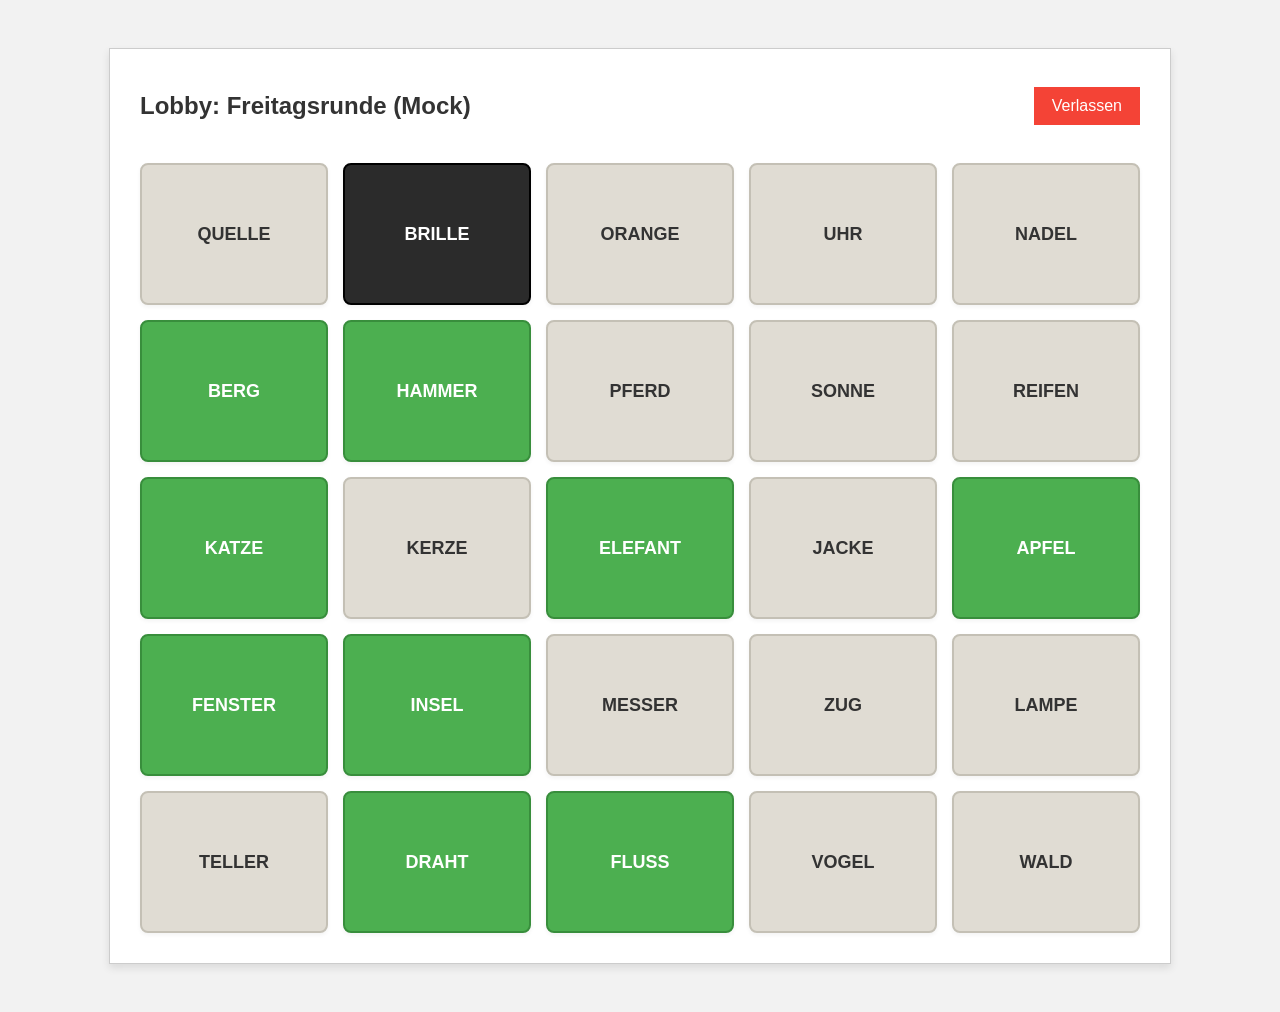
==== auth-lobby-service/src/main/resources/static/game.html @ 6bc532eb "index, lobby und game grundlegend" ====
<!DOCTYPE html>
<html lang="de">
<head>
    <meta name="viewport" content="width=device-width, initial-scale=1">
    <title>Codenames - Spiel</title>
    <link rel="stylesheet" href="css/style.css">
</head>
<body>

<div class="app-container game-size">
    <div class="game-header">
        <h2 style="margin: 0;">Lobby: <span id="lobby-name-display">Wird geladen...</span></h2>
        <button class="btn-auto btn-danger" id="leave-btn">Verlassen</button>
    </div>

    <div id="game-grid" class="grid-container">
        <!-- Karten werden hier per JS generiert -->
    </div>
</div>

<script>
    const gameGrid = document.getElementById('game-grid');
    const leaveBtn = document.getElementById('leave-btn');
    document.getElementById('lobby-name-display').innerText = "Freitagsrunde (Mock)";

    // --- MOCK DATEN: Entspricht dem CardView-Record aus dem Backend ---
    const mockCards = [];
    const dummyWords = ["Apfel", "Berg", "Katze", "Draht", "Elefant", "Fluss", "Fenster", "Hammer", "Insel", "Jacke",
        "Kerze", "Lampe", "Messer", "Nadel", "Orange", "Pferd", "Quelle", "Reifen", "Sonne", "Teller",
        "Uhr", "Vogel", "Wald", "Zug", "Brille"];

    // Wir generieren 25 Mock-Karten
    for(let i = 0; i < 25; i++) {
        let type = "BYSTANDER";
        if(i < 9) type = "AGENT";
        if(i === 24) type = "ASSASSIN";

        mockCards.push({
            word: dummyWords[i],
            position: i,
            revealed: false,
            myType: type, // Das ist die Rolle, die der aktuelle Spieler (Viewer) sieht
            otherType: null
        });
    }

    // Damit das Grid nicht sortiert aussieht, mischen wir die Mock-Daten (Fisher-Yates Shuffle)
    for (let i = mockCards.length - 1; i > 0; i--) {
        const j = Math.floor(Math.random() * (i + 1));
        [mockCards[i], mockCards[j]] = [mockCards[j], mockCards[i]];
        // Positionen im Array anpassen
        mockCards[i].position = i;
        mockCards[j].position = j;
    }

    // Grid rendern
    function renderGrid() {
        gameGrid.innerHTML = '';

        mockCards.forEach(card => {
            const cardDiv = document.createElement('div');
            cardDiv.className = `card type-${card.myType}`;

            if(card.revealed) {
                cardDiv.classList.add('revealed');
            }

            cardDiv.innerText = card.word;

            // Klick-Event für Reveal-Request
            cardDiv.addEventListener('click', () => {
                if(!card.revealed) {
                    revealCard(card.position);
                }
            });

            gameGrid.appendChild(cardDiv);
        });
    }

    // Karte aufdecken (Simuliert den POST /api/games/{lobbyId}/reveal Request)
    function revealCard(position) {
        console.log(`Sende Reveal-Request für Position: ${position}`);
        // Mock-Logik: Wir ändern den Zustand lokal
        mockCards[position].revealed = true;
        renderGrid();

        // Später: fetch('/api/games/1/reveal', { method: 'POST', body: JSON.stringify({position}) ... })
    }

    // Spiel verlassen
    leaveBtn.addEventListener('click', () => {
        window.location.href = "lobby.html";
    });

    // Initiales Rendern
    renderGrid();
</script>

</body>
</html>
---- auth-lobby-service/src/main/resources/static/css/style.css ----
/* Angelehnt an das W3Schools Login Form Tutorial */

/* Allgemein */
body {
    font-family: Arial, Helvetica, sans-serif;
    background-color: #f2f2f2;
    padding: 40px 20px;
}

.app-container {
    background-color: white;
    margin: 0 auto;
    border: 1px solid #ccc;
    box-shadow: 0 4px 8px 0 rgba(0,0,0,0.1);
}

.login-size {
    max-width: 450px;
}
.lobby-size {
    max-width: 600px; padding: 20px;
}

h2 {
    color: #333;
    text-align: center;
    margin-top: 20px;
}

.lobby-header {
    border-bottom: 2px solid #04AA6D;
    padding-bottom: 10px;
    text-align: left;
    margin-top: 0;
}

/* Formulare und Inputs */
input[type=text],
input[type=password],
input[type=email],
select {
    width: 100%;
    padding: 12px 20px;
    margin: 8px 0 16px 0;
    display: inline-block;
    border: 1px solid #ccc;
    box-sizing: border-box;
}

.create-section input[type=text],
.create-section select {
    width: 100%;
}

/* Buttons */
button {
    background-color: #215cf3;
    color: white;
    padding: 14px 20px;
    margin: 8px 0;
    border: none;
    cursor: pointer;
    width: 100%;
    font-size: 16px;
}

button:hover {
    opacity: 0.8;
}

.btn-auto {
    width: auto;
    padding: 10px 18px;
}

.btn-secondary {
    background-color: #2196F3;
}
.btn-danger {
    background-color: #f44336; float: right;
}

/* Layout */
.padding-container { padding: 20px; }

.footer-container {
    background-color: #f1f1f1;
    padding: 16px 20px;
    border-top: 1px solid #ccc;
}

span.message-area {
    float: right;
    padding-top: 10px;
    font-weight: bold;
}

.hidden {
    display: none;
}

/* Lobby */
.lobby-item {
    border: 1px solid #dddddd;
    padding: 15px;
    margin-bottom: 10px;
    display: flex;
    justify-content: space-between;
    align-items: center;
    background-color: #fafafa;
}

.lobby-item button {
    width: auto;
    margin: 0;
    padding: 8px 15px;
}

.create-section {
    background-color: #e9e9e9;
    padding: 15px;
    margin-top: 20px;
    border-radius: 5px;
}

/* Spielfeld */
.game-size {
    max-width: 1000px;
    padding: 30px;
}
.game-header {
    display: flex;
    justify-content: space-between;
    align-items: center;
    margin-bottom: 30px;
}

.grid-container {
    display: grid;
    grid-template-columns: repeat(5, 1fr);
    gap: 15px;
}

.card {
    background-color: #f9f9f9;
    border: 2px solid #ccc;
    border-radius: 8px;
    /* KI-generiert: Wie kann bleiben die spielkarten im selben seitenverhältis? */
    aspect-ratio: 4 / 3;
    display: flex;
    align-items: center;
    justify-content: center;
    /* KI generiert ende */
    text-align: center;
    font-weight: bold;
    font-size: 18px;
    cursor: pointer;
    text-transform: uppercase;
    transition: transform 0.2s, box-shadow 0.2s;
    box-shadow: 0 2px 4px rgba(0,0,0,0.05);
}

.card:hover {
    transform: translateY(-2px);
    box-shadow: 0 4px 8px rgba(0,0,0,0.15);
}

/* Farben für die Kartentypen (Duett-Modus) */
.type-AGENT { background-color: #4CAF50; color: white; border-color: #388E3C; }
.type-BYSTANDER { background-color: #e0dcd3; color: #333; border-color: #c4c0b5; }
.type-ASSASSIN { background-color: #2b2b2b; color: white; border-color: #000; }

/* Status: Aufgedeckt */
.card.revealed {
    opacity: 0.6;
    border: 3px dashed #333;
    cursor: default;
    pointer-events: none; /* Klicks deaktivieren */
}
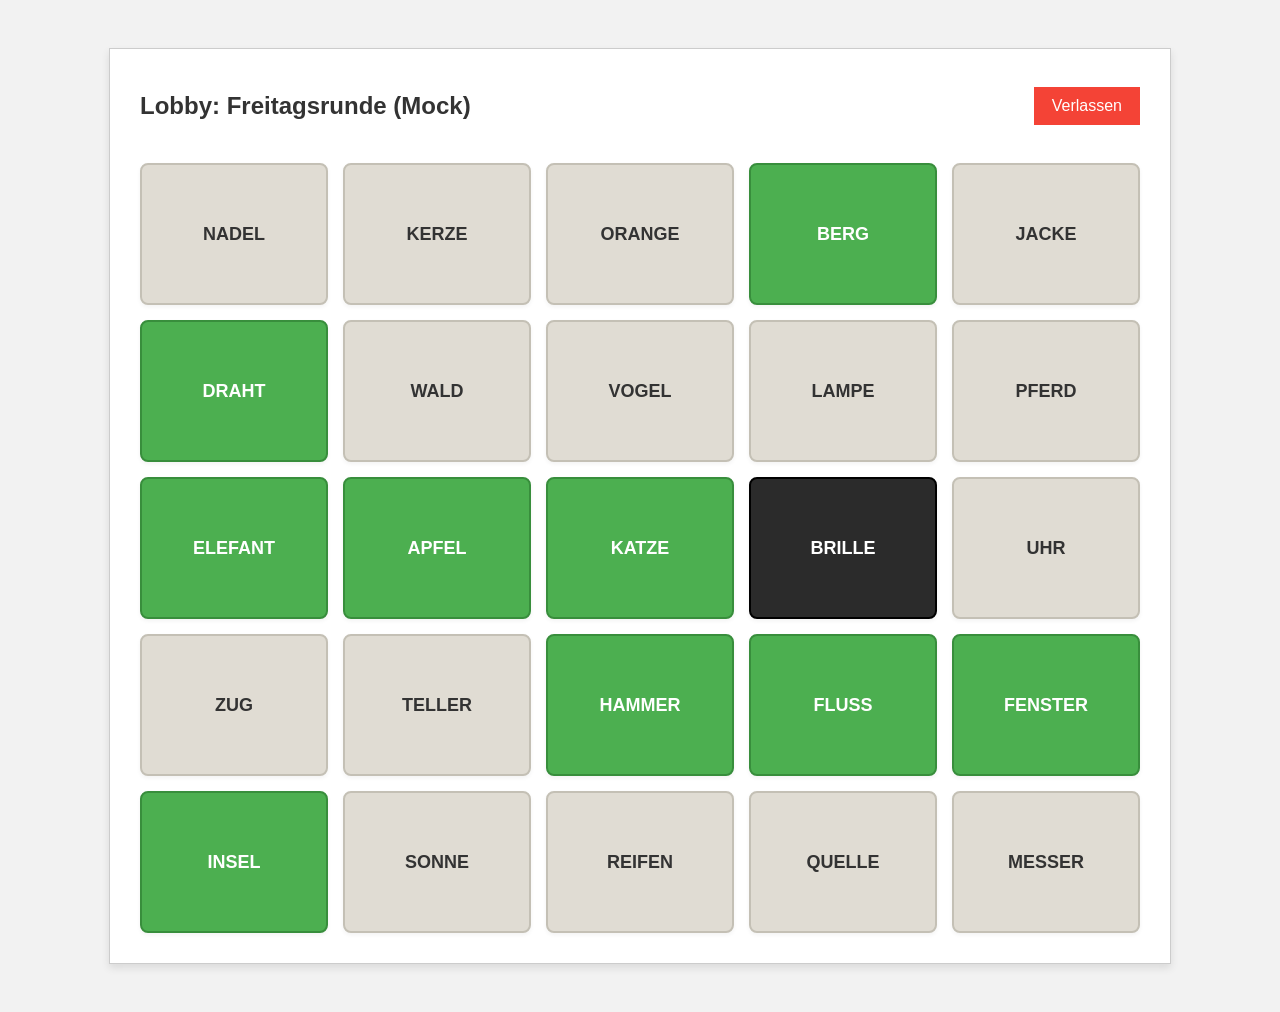
==== commit 1b8f8db7: "lobby warteraum und einbindung" ====
--- a/auth-lobby-service/src/main/resources/static/game.html
+++ b/auth-lobby-service/src/main/resources/static/game.html
@@ -1,6 +1,7 @@
 <!DOCTYPE html>
 <html lang="de">
 <head>
+    <meta charset="UTF-8">
     <meta name="viewport" content="width=device-width, initial-scale=1">
     <title>Codenames - Spiel</title>
     <link rel="stylesheet" href="css/style.css">
--- a/auth-lobby-service/src/main/resources/static/css/style.css
+++ b/auth-lobby-service/src/main/resources/static/css/style.css
@@ -176,4 +176,39 @@
     border: 3px dashed #333;
     cursor: default;
     pointer-events: none; /* Klicks deaktivieren */
+}
+
+/* Warteraum */
+.stats-box {
+    background-color: #e9e9e9;
+    padding: 15px;
+    border-radius: 5px;
+    margin-bottom: 20px;
+    display: flex;
+    justify-content: space-around;
+    text-align: center;
+}
+
+.stat-item {
+    display: flex;
+    flex-direction: column;
+}
+
+.stat-value {
+    font-size: 24px;
+    font-weight: bold;
+    color: #04AA6D;
+}
+
+.stat-value.loss { color: #f44336; }
+.stat-value.assassin { color: #2b2b2b; }
+
+.player-row {
+    display: flex;
+    justify-content: space-between;
+    align-items: center;
+    padding: 12px;
+    border: 1px solid #ddd;
+    margin-bottom: 10px;
+    background-color: #fafafa;
 }
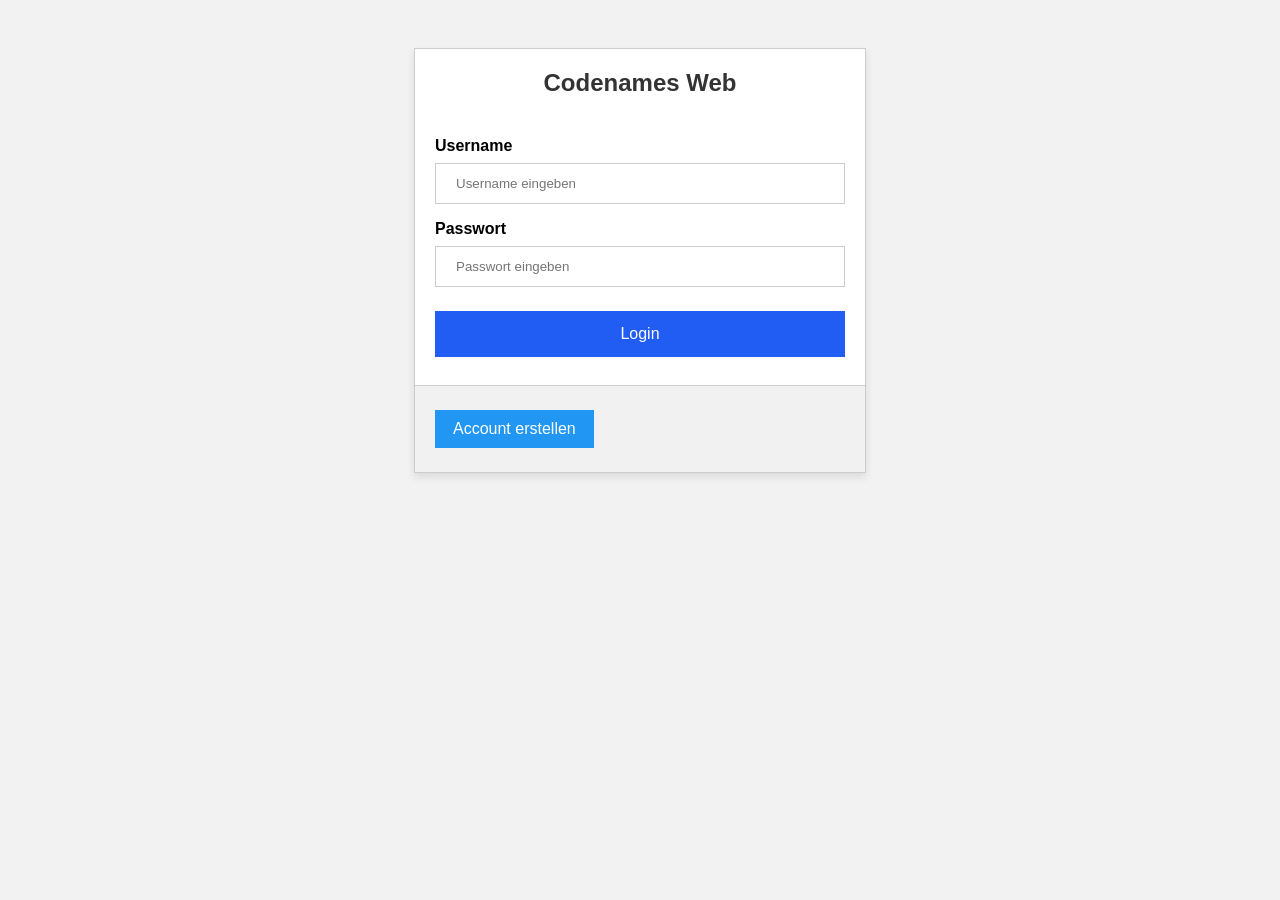
==== commit 4351d829: "spiel funktioniert so halb" ====
--- a/auth-lobby-service/src/main/resources/static/game.html
+++ b/auth-lobby-service/src/main/resources/static/game.html
@@ -10,8 +10,22 @@
 
 <div class="app-container game-size">
     <div class="game-header">
-        <h2 style="margin: 0;">Lobby: <span id="lobby-name-display">Wird geladen...</span></h2>
+        <div>
+            <h2 style="margin: 0;">Spielfeld <span id="lobby-name-display"></span></h2>
+            <h3 style="margin: 5px 0 0 0; color: #555;">Runde: <span id="turn-display">0</span> / 9</h3>
+        </div>
         <button class="btn-auto btn-danger" id="leave-btn">Verlassen</button>
+    </div>
+
+    <div class="clue-section" style="text-align: center; margin-bottom: 20px; padding: 15px; background-color: #f9f9f9; border-radius: 8px; border: 1px solid #ddd;">
+        <div id="active-clue-display" style="font-size: 22px; font-weight: bold; color: #04AA6D; min-height: 30px; margin-bottom: 15px;">
+            Warte auf Hinweis...
+        </div>
+        <div>
+            <input type="text" id="clue-word" placeholder="Hinweiswort (z.B. BAUM)" style="width: 250px; display: inline-block; margin-right: 10px;">
+            <input type="number" id="clue-count" placeholder="Zahl" min="0" max="9" style="width: 80px; display: inline-block; margin-right: 10px;">
+            <button class="btn-auto" id="give-clue-btn">Tipp geben</button>
+        </div>
     </div>
 
     <div id="game-grid" class="grid-container">
@@ -20,55 +34,116 @@
 </div>
 
 <script>
+    const currentLobbyId = localStorage.getItem('currentLobbyId');
+    const myUserId = localStorage.getItem('userId');
+    const token = localStorage.getItem('token');
+
+    if (!currentLobbyId || !myUserId) {
+        window.location.href = "index.html"; // Sicherheitshalber
+    }
+
+    // DOM Elemente
     const gameGrid = document.getElementById('game-grid');
     const leaveBtn = document.getElementById('leave-btn');
-    document.getElementById('lobby-name-display').innerText = "Freitagsrunde (Mock)";
-
-    // --- MOCK DATEN: Entspricht dem CardView-Record aus dem Backend ---
-    const mockCards = [];
-    const dummyWords = ["Apfel", "Berg", "Katze", "Draht", "Elefant", "Fluss", "Fenster", "Hammer", "Insel", "Jacke",
-        "Kerze", "Lampe", "Messer", "Nadel", "Orange", "Pferd", "Quelle", "Reifen", "Sonne", "Teller",
-        "Uhr", "Vogel", "Wald", "Zug", "Brille"];
-
-    // Wir generieren 25 Mock-Karten
-    for(let i = 0; i < 25; i++) {
-        let type = "BYSTANDER";
-        if(i < 9) type = "AGENT";
-        if(i === 24) type = "ASSASSIN";
-
-        mockCards.push({
-            word: dummyWords[i],
-            position: i,
-            revealed: false,
-            myType: type, // Das ist die Rolle, die der aktuelle Spieler (Viewer) sieht
-            otherType: null
-        });
-    }
-
-    // Damit das Grid nicht sortiert aussieht, mischen wir die Mock-Daten (Fisher-Yates Shuffle)
-    for (let i = mockCards.length - 1; i > 0; i--) {
-        const j = Math.floor(Math.random() * (i + 1));
-        [mockCards[i], mockCards[j]] = [mockCards[j], mockCards[i]];
-        // Positionen im Array anpassen
-        mockCards[i].position = i;
-        mockCards[j].position = j;
+    const turnDisplay = document.getElementById('turn-display');
+    const clueWordInput = document.getElementById('clue-word');
+    const clueCountInput = document.getElementById('clue-count');
+    const giveClueBtn = document.getElementById('give-clue-btn');
+    const activeClueDisplay = document.getElementById('active-clue-display');
+    document.getElementById('lobby-name-display').innerText = `(ID: ${currentLobbyId})`;
+
+    // Websocket Setup
+    const socket = new WebSocket('ws://localhost:8082/ws/game');
+
+    socket.onmessage = function(event) {
+        // Das Backend schickt die Lobby-ID als String, wenn sich dort etwas ändert
+        if (event.data === currentLobbyId.toString()) {
+            console.log("Update vom Server empfangen! Lade Spielfeld neu...");
+            loadBoard();
+        }
+    };
+
+    // Board laden (REST)
+    async function loadBoard() {
+        try {
+            // Hole das GameViewResponse Objekt vom Game-Service
+            const res = await fetch(`http://localhost:8082/api/games/${currentLobbyId}?viewerId=${myUserId}`);
+
+            if (res.ok) {
+                const gameView = await res.json();
+
+                if (!gameView || !gameView.cards) {
+                    gameGrid.innerHTML = '<h3 style="color:red;">Fehler: Das Backend liefert keine Karten. Hast du den Server wirklich neu gestartet?</h3>';
+                    return;
+                }
+
+                turnDisplay.innerText = gameView.turnCount;
+
+                // aktuellen Hinweis anzeigen
+                if (gameView.currentClueWord && gameView.currentClueCount !== null) {
+                    activeClueDisplay.innerText = `Aktueller Hinweis: ${gameView.currentClueWord.toUpperCase()} (${gameView.currentClueCount})`;
+                } else {
+                    activeClueDisplay.innerText = "Warte auf Hinweis...";
+                }
+
+                // Prüfen, ob der Partner das Spiel beendet hat (Attentäter aufgedeckt)
+                const assassinRevealed = gameView.cards.some(c => c.revealed && (c.myType === 'ASSASSIN' || c.otherType === 'ASSASSIN'));
+                if (assassinRevealed) {
+                    renderGrid(gameView.cards); // Zeige das fatale Board noch kurz an
+                    setTimeout(() => {
+                        alert('Das Spiel ist vorbei! Ein Attentäter wurde aufgedeckt.');
+                        window.location.href = "lobby.html";
+                    }, 500);
+                    return; // Stoppt weitere Ausführungen
+                }
+
+                // Prüfen, ob das Rundenlimit erreicht wurde
+                if (gameView.turnCount >= 9) {
+                    renderGrid(gameView.cards);
+                    setTimeout(() => {
+                        alert('Das Spiel ist vorbei! Rundenlimit erreicht.');
+                        window.location.href = "lobby.html";
+                    }, 500);
+                    return; // Stoppt weitere Ausführungen
+                }
+
+                // Normales Rendern, wenn das Spiel noch läuft
+                renderGrid(gameView.cards);
+            } else if (res.status === 404) {
+                gameGrid.innerHTML = '<h3>Das Spiel wurde noch nicht gestartet.</h3>';
+            }
+        } catch (err) {
+            console.error("Fehler beim Laden des Spielfelds:", err);
+        }
     }
 
     // Grid rendern
-    function renderGrid() {
+    function renderGrid(cards) {
         gameGrid.innerHTML = '';
 
-        mockCards.forEach(card => {
+        cards.forEach(card => {
             const cardDiv = document.createElement('div');
             cardDiv.className = `card type-${card.myType}`;
 
             if(card.revealed) {
                 cardDiv.classList.add('revealed');
-            }
-
-            cardDiv.innerText = card.word;
-
-            // Klick-Event für Reveal-Request
+
+                // Wenn die Karte aufgedeckt ist, zeigen wir zur Info auch den Typ des Partners an
+                if(card.otherType) {
+                    const partnerInfo = document.createElement('div');
+                    partnerInfo.style.fontSize = '10px';
+                    partnerInfo.style.marginTop = '5px';
+                    partnerInfo.innerText = `Partner: ${card.otherType}`;
+                    cardDiv.appendChild(partnerInfo);
+                }
+            }
+
+            // Das Wort als Text-Node einfügen
+            const wordSpan = document.createElement('span');
+            wordSpan.innerText = card.word;
+            cardDiv.insertBefore(wordSpan, cardDiv.firstChild);
+
+            // Klick-Event für das Aufdecken
             cardDiv.addEventListener('click', () => {
                 if(!card.revealed) {
                     revealCard(card.position);
@@ -79,23 +154,92 @@
         });
     }
 
-    // Karte aufdecken (Simuliert den POST /api/games/{lobbyId}/reveal Request)
-    function revealCard(position) {
-        console.log(`Sende Reveal-Request für Position: ${position}`);
-        // Mock-Logik: Wir ändern den Zustand lokal
-        mockCards[position].revealed = true;
-        renderGrid();
-
-        // Später: fetch('/api/games/1/reveal', { method: 'POST', body: JSON.stringify({position}) ... })
-    }
+    // Karte aufdecken
+    async function revealCard(position) {
+        try {
+            const res = await fetch(`http://localhost:8082/api/games/${currentLobbyId}/reveal`, {
+                method: 'POST',
+                headers: { 'Content-Type': 'application/json' },
+                body: JSON.stringify({ position: position })
+            });
+
+            if (res.ok) {
+                const text = await res.text();
+
+                // Nur wenn wirklich Text da ist (nicht leer/null), werten wir das Spielende aus
+                if (text) {
+                    const outcome = JSON.parse(text);
+
+                    if (outcome === 'WIN') {
+                        setTimeout(() => {
+                            alert('Glückwunsch! Ihr habt alle Agenten gefunden!');
+                            window.location.href = "lobby.html";
+                        }, 100);
+                    } else if (outcome === 'LOSS') {
+                        setTimeout(() => {
+                            alert('Fehlschlag! Ihr habt das Rundenlimit erreicht.');
+                            window.location.href = "lobby.html";
+                        }, 100);
+                    } else if (outcome === 'ASSASSIN_LOSS') {
+                        setTimeout(() => {
+                            alert('Oh nein! Ein Attentäter wurde aufgedeckt! Spiel verloren.');
+                            window.location.href = "lobby.html";
+                        }, 100);
+                    }
+                } else {
+                    // Wenn 'null' zurückkam, geht das Spiel normal weiter
+                    loadBoard();
+                }
+            }
+        } catch (err) {
+            console.error("Fehler beim Aufdecken:", err);
+        }
+    }
+
+    // Hinweis geben
+    giveClueBtn.addEventListener('click', async () => {
+        const word = clueWordInput.value.trim();
+        const count = parseInt(clueCountInput.value, 10);
+
+        if (!word || isNaN(count)) {
+            alert("Bitte ein Wort und eine Zahl eingeben!");
+            return;
+        }
+
+        try {
+            const res = await fetch(`http://localhost:8082/api/games/${currentLobbyId}/clue`, {
+                method: 'POST',
+                headers: { 'Content-Type': 'application/json' },
+                body: JSON.stringify({ word: word, count: count })
+            });
+
+            if (res.ok) {
+                // Eingabefelder nach dem Senden leeren
+                clueWordInput.value = '';
+                clueCountInput.value = '';
+                // Das Neuladen des Boards wird automatisch durch den WebSocket-Broadcast übernommen!
+            }
+        } catch (err) {
+            console.error("Fehler beim Senden des Hinweises:", err);
+        }
+    });
 
     // Spiel verlassen
-    leaveBtn.addEventListener('click', () => {
+    leaveBtn.addEventListener('click', async () => {
+        // Meldet den Spieler beim Verlassen ab
+        try {
+            await fetch(`http://localhost:8081/api/lobbies/${currentLobbyId}/leave`, {
+                method: 'DELETE',
+                headers: { 'Authorization': `Bearer ${token}` }
+            });
+        } catch (err) {}
+
+        localStorage.removeItem('currentLobbyId');
         window.location.href = "lobby.html";
     });
 
-    // Initiales Rendern
-    renderGrid();
+    // Initialer Aufruf
+    loadBoard();
 </script>
 
 </body>
